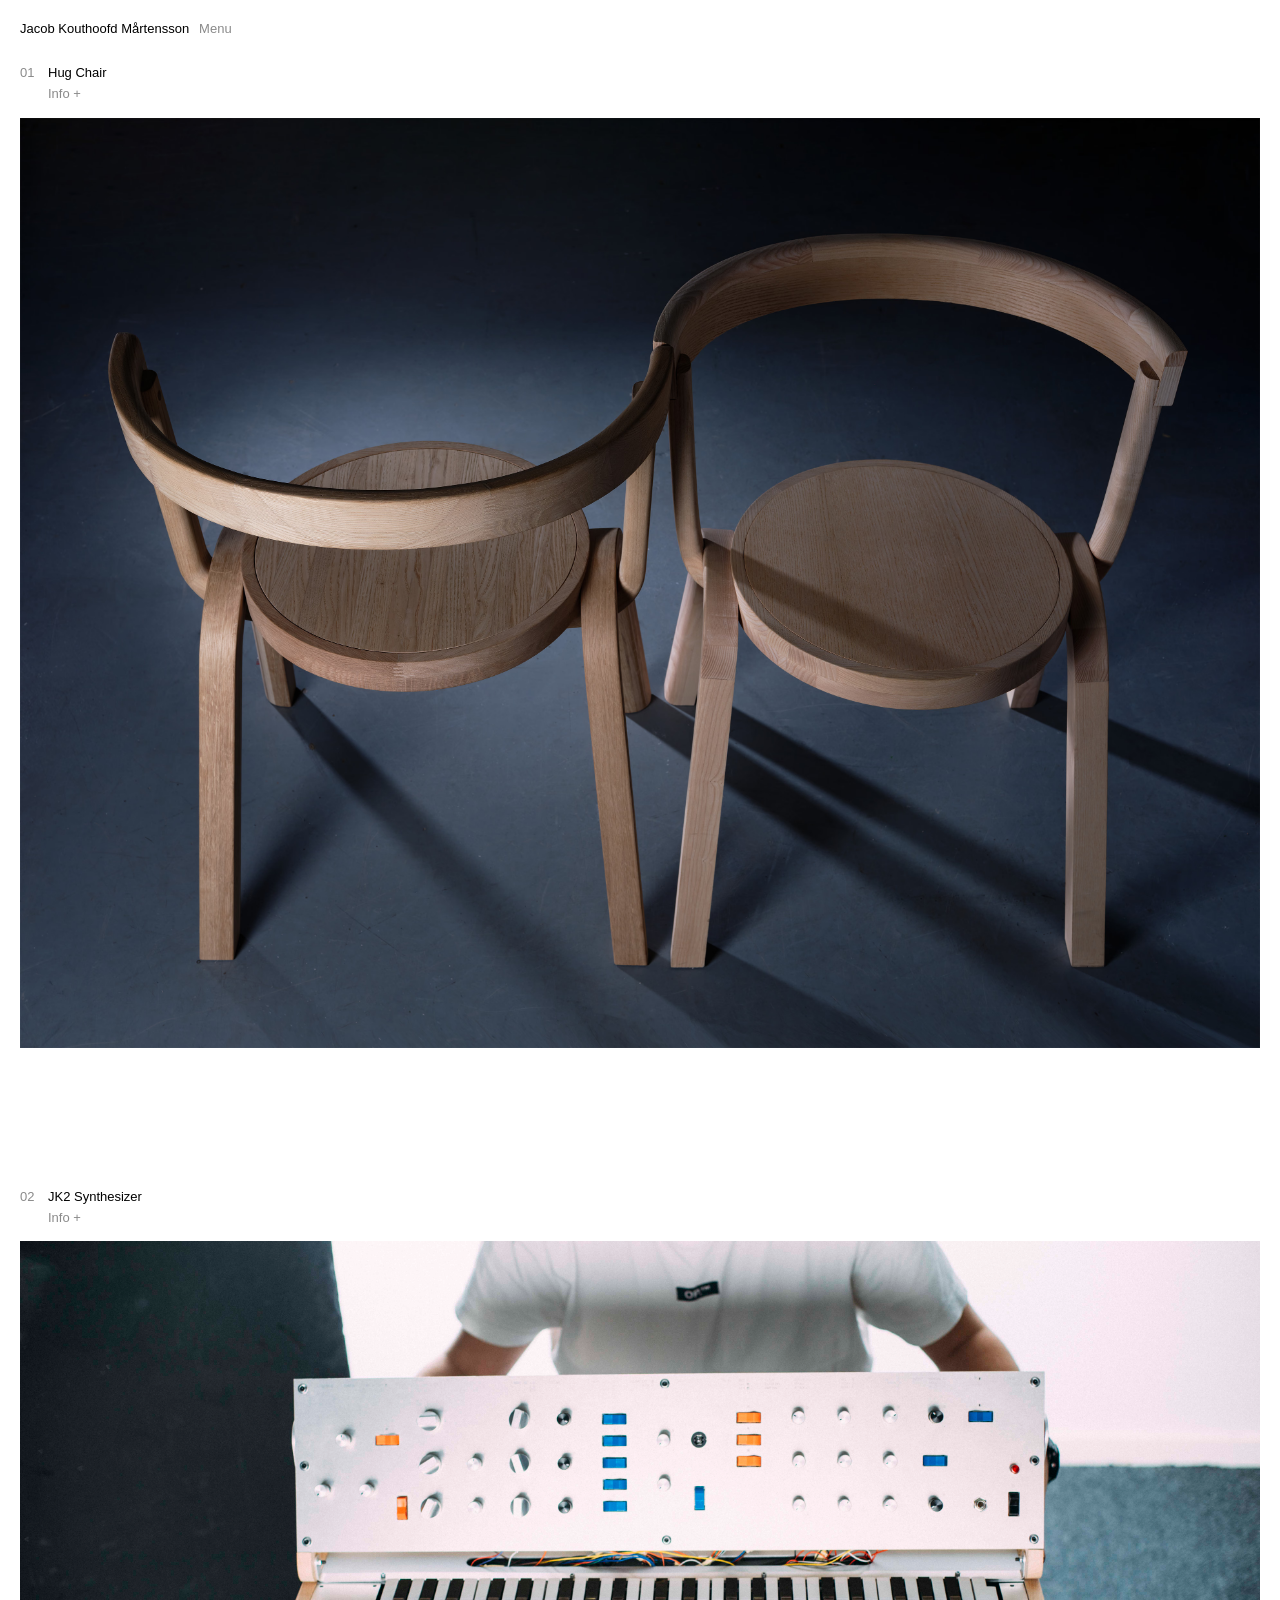
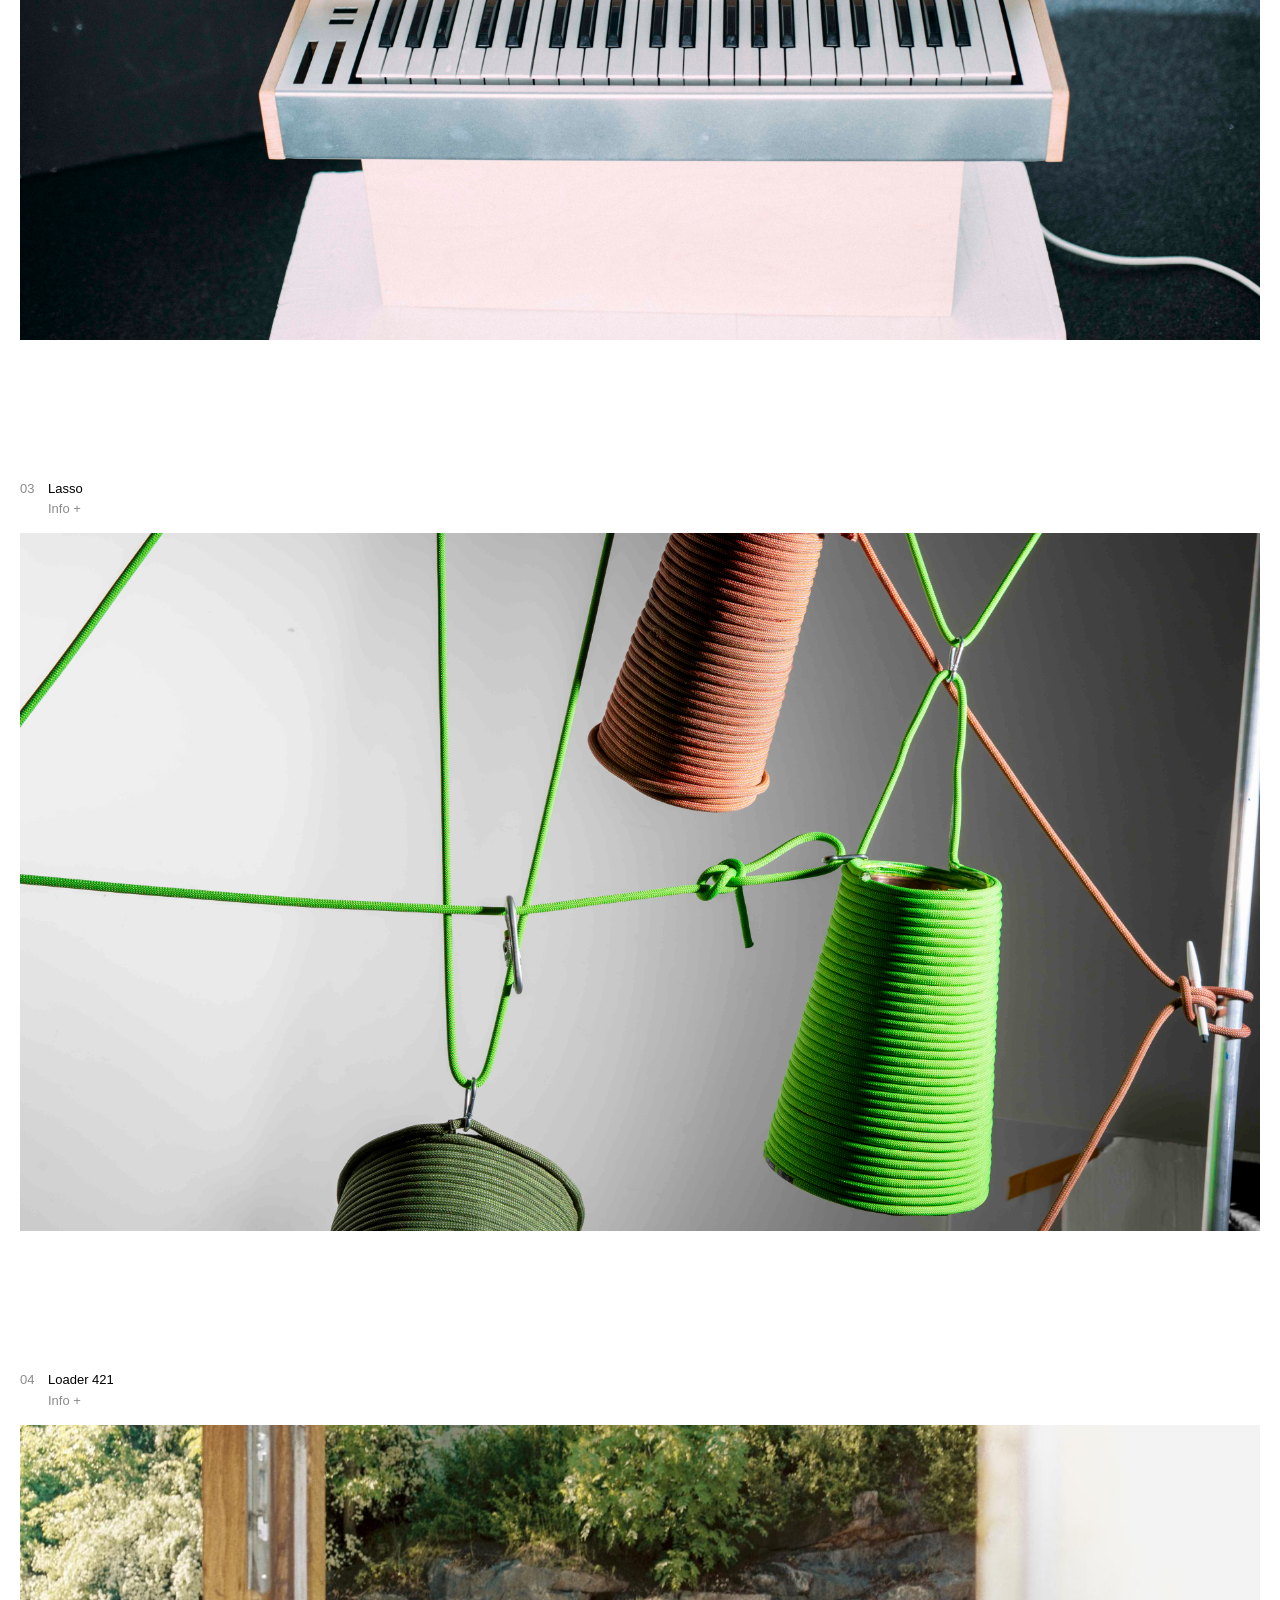
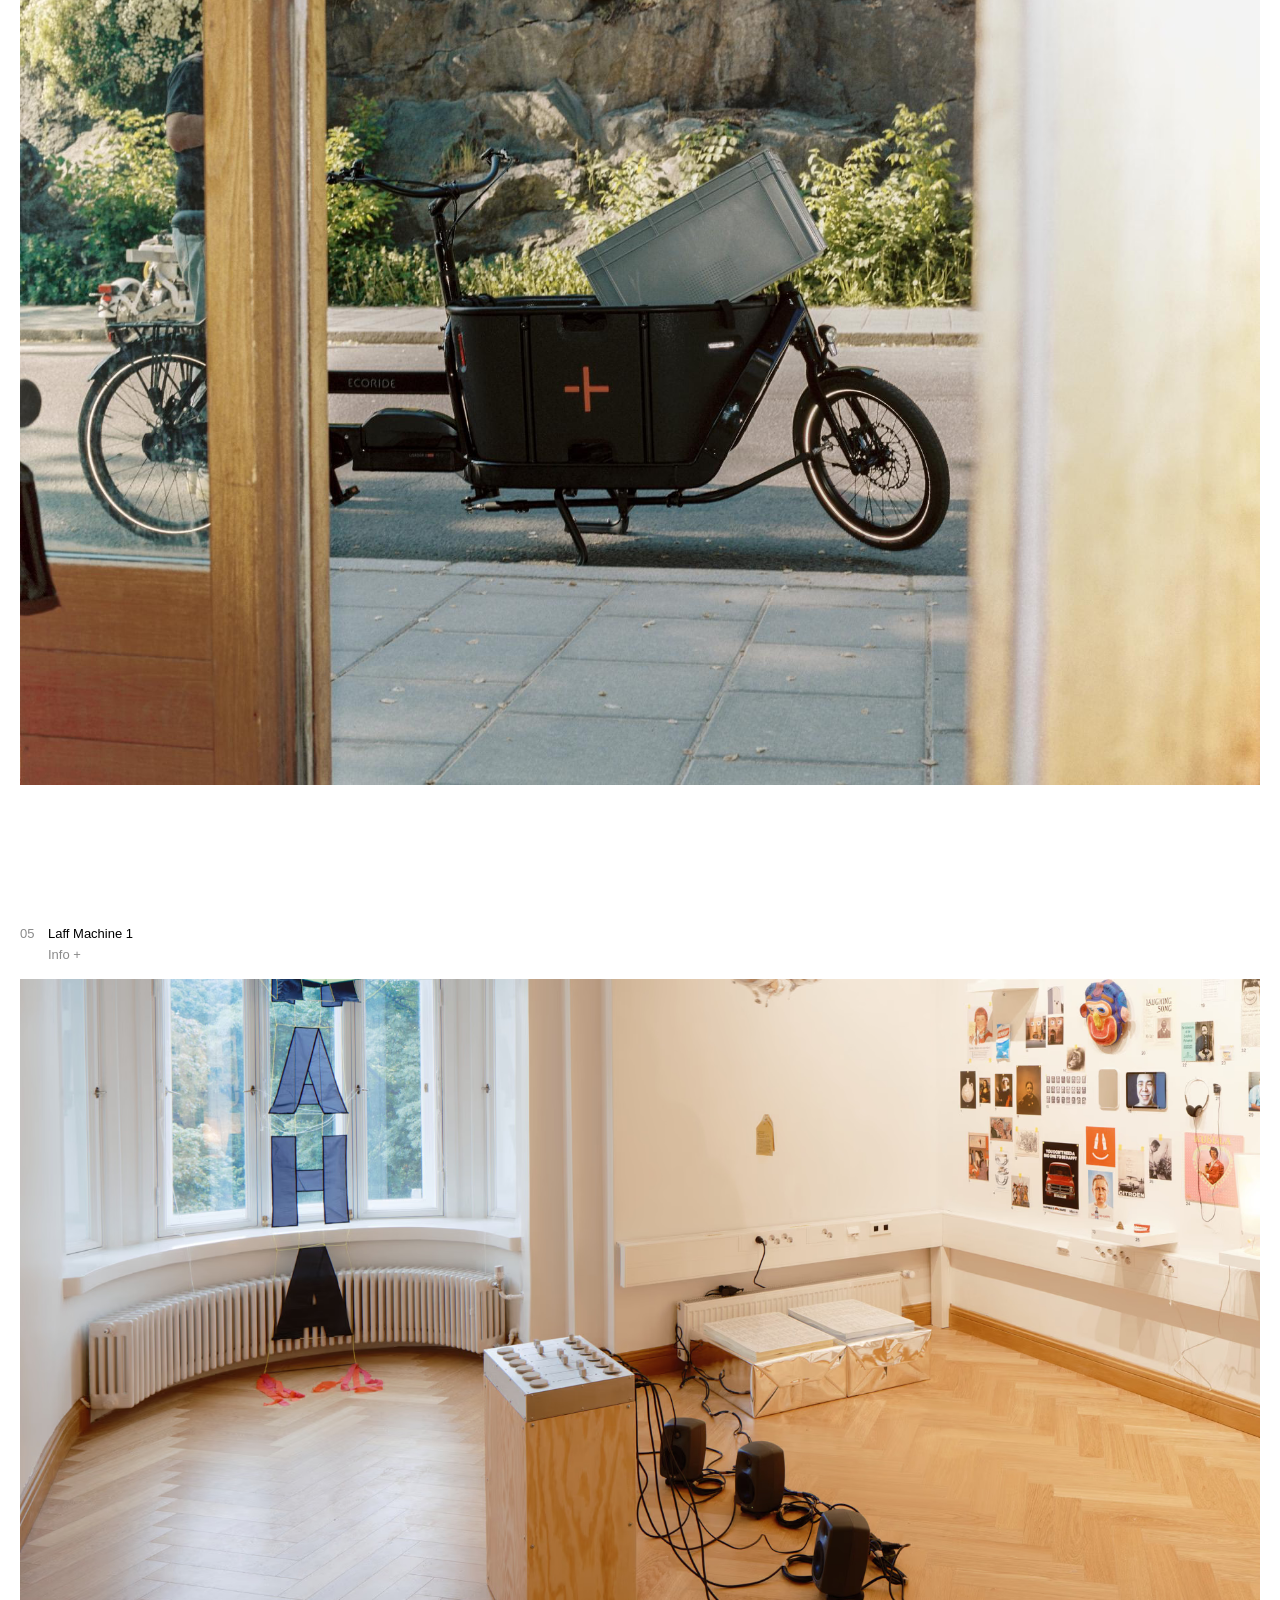
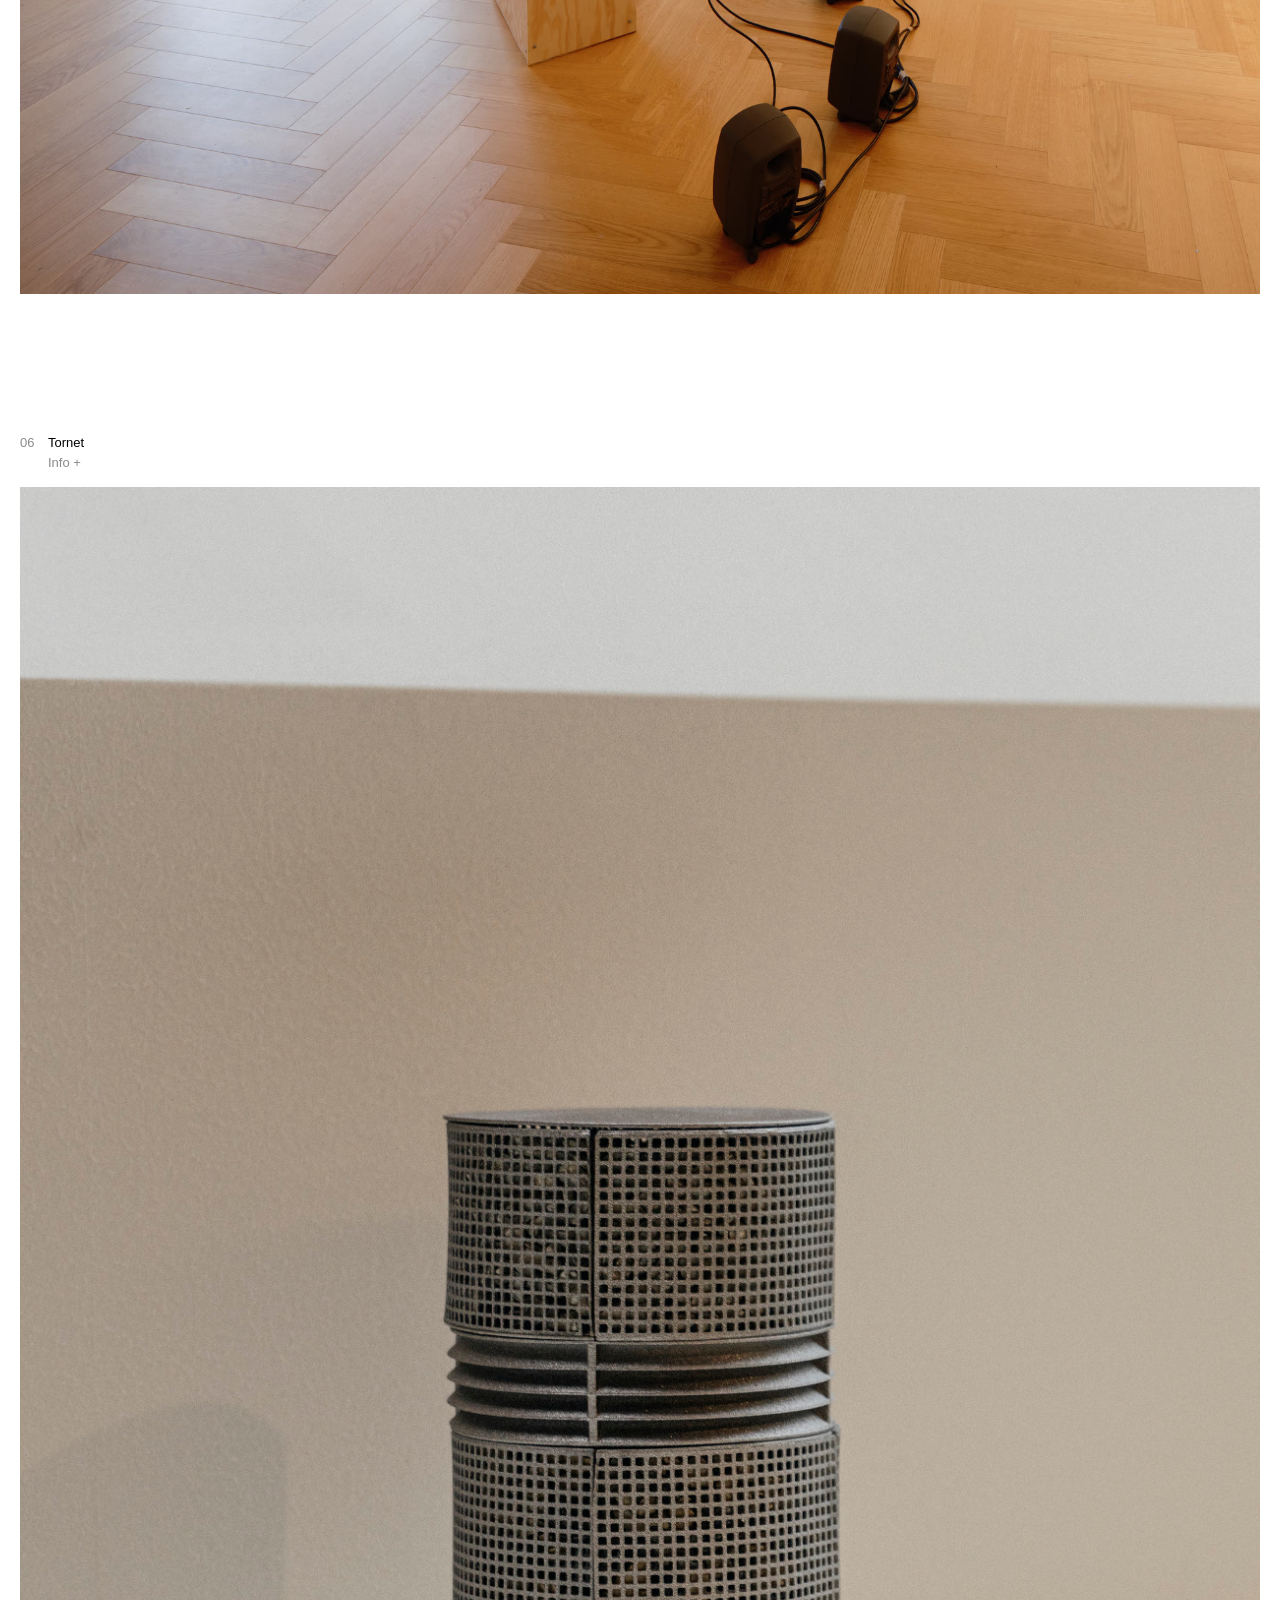
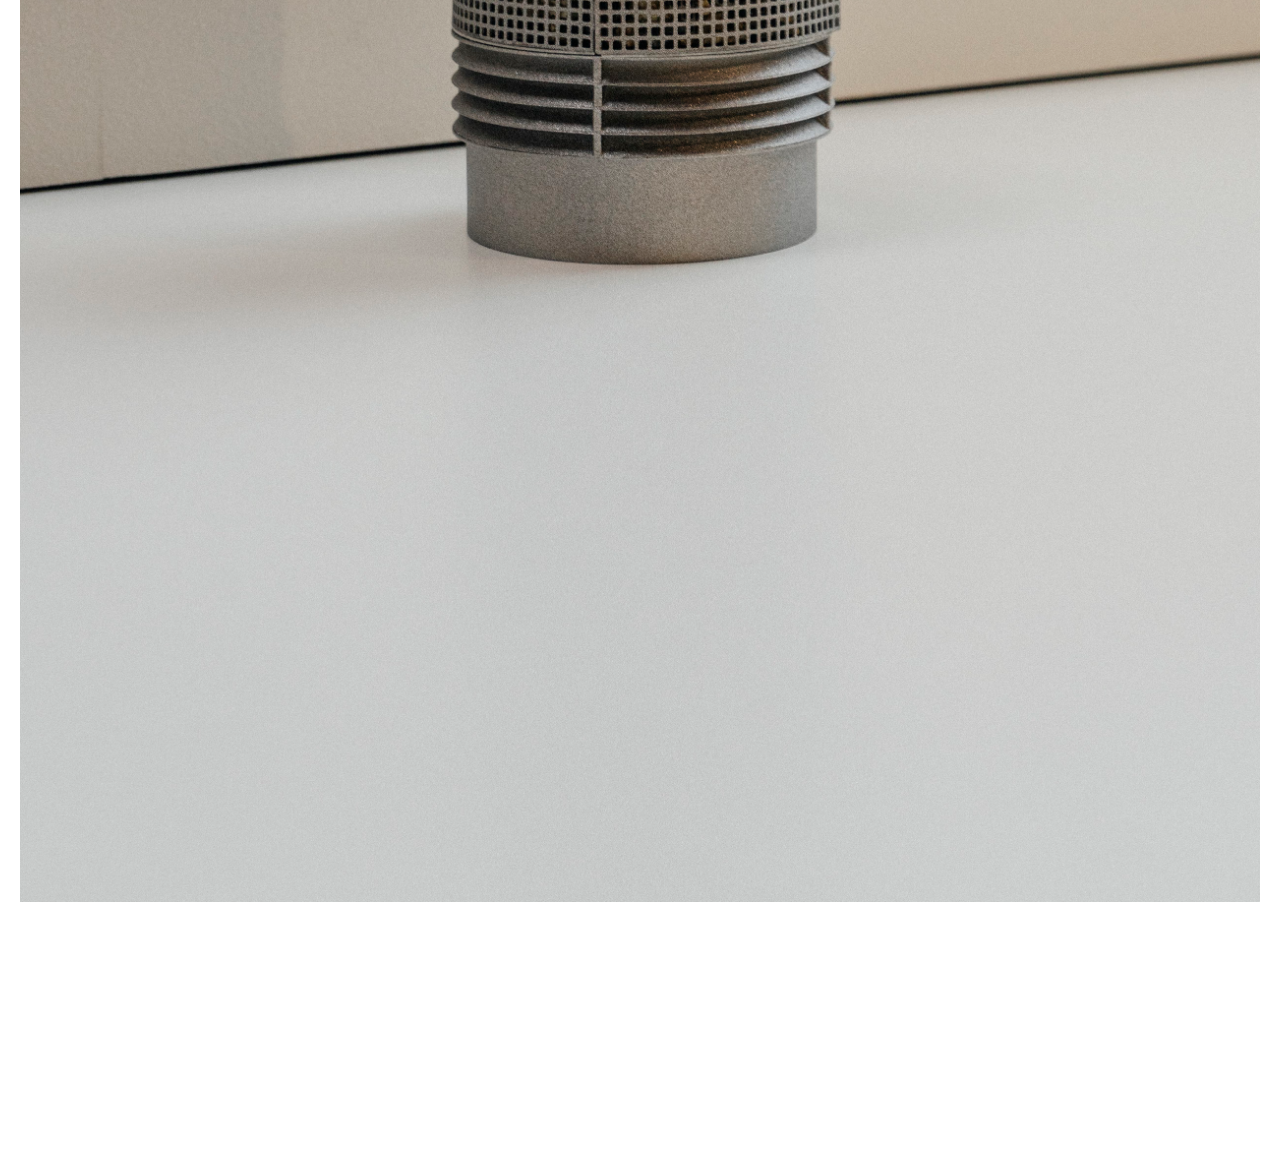
==== index.html @ 80093d9d "Project details under Info, level with the text" ====
<!doctype html>
<html lang="en">
<head>
<meta charset="utf-8">
<meta name="viewport" content="width=device-width, initial-scale=1">
<title>Jacob Kouthoofd Martensson</title>
<meta name="description" content="Jacob Kouthoofd Martensson is an industrial designer exploring how small, creative solutions can spark meaningful impact.">
<meta property="og:title" content="Jacob Kouthoofd Martensson">
<meta property="og:description" content="Jacob Kouthoofd Martensson is an industrial designer exploring how small, creative solutions can spark meaningful impact.">
<link rel="stylesheet" href="/style.css?v=7">
<script src="/site.js?v=7"></script>
</head>
<body>
<main id="top"></main>

<script>
loadSite('projects', d => {
  document.title = d.name;
  const projects = d.projects || [];
  document.getElementById('top').innerHTML = projects.map((p, i) => {
    const meta = [p.category + (p.collaborator ? ', with ' + p.collaborator : ''), p.status].filter(Boolean).map(esc).join(' · ');
    const specs = esc(p.specs || '').replace(/\n/g, '<br>');
    const url = `/project.html?p=${slug(p.title)}`;
    const first = (p.images || [])[0];
    const hero = first ? `<a class="hero" href="${url}" aria-label="Open ${esc(p.title)}"><img src="${esc(first)}" alt="${esc(p.title)}" loading="${i === 0 ? 'eager' : 'lazy'}"></a>` : '';
    return `<article class="project" id="${slug(p.title)}">
      <header class="head">
        <span class="n">${pad(i + 1)}</span>
        <div class="title">
          <h2><a href="${url}">${esc(p.title)}</a></h2>
          ${(meta || p.description || p.specs) ? `<button class="info-toggle" aria-expanded="false" aria-controls="info-${slug(p.title)}">Info</button>` : ''}
        </div>
        <div class="details" id="info-${slug(p.title)}">
          ${meta ? `<p>${meta}</p>` : ''}
          ${specs ? `<p>${specs}</p>` : ''}
        </div>
        <div class="text">${p.description ? `<p>${esc(p.description)}</p>` : ''}</div>
      </header>
      ${hero}
    </article>`;
  }).join('');

  // Info toggle: shows the details and text for that project
  document.querySelectorAll('.info-toggle').forEach(btn => btn.addEventListener('click', e => {
    if (e.detail > 0) btn.blur(); // mouse or tap: no focus box; keyboard users still get one
    const open = btn.getAttribute('aria-expanded') !== 'true';
    btn.setAttribute('aria-expanded', open);
    btn.closest('.project').classList.toggle('is-open', open);
  }));

  // Grey out the project on screen in the menu's index
  const links = [...document.querySelectorAll('.index a')];
  const obs = new IntersectionObserver(es => es.forEach(e => {
    if (e.isIntersecting) links.forEach(a => a.classList.toggle('is-active', a.dataset.slug === e.target.id));
  }), { rootMargin: '0px 0px -80% 0px' });
  document.querySelectorAll('.project').forEach(p => obs.observe(p));
  if (location.hash) document.querySelector(location.hash)?.scrollIntoView();
});
</script>
</body>
</html>
---- style.css ----
:root {
  --ink: #000;
  --muted: #8a8a8a;
  --paper: #fff;
  --gap: 20px;
  --panel: 300px;
}
* { box-sizing: border-box; margin: 0; padding: 0; }
html { scroll-behavior: smooth; scroll-padding-top: 64px; -webkit-text-size-adjust: 100%; text-size-adjust: 100%; }
@media (prefers-reduced-motion: reduce) { html { scroll-behavior: auto; } }
body {
  background: var(--paper);
  color: var(--ink);
  font: 400 13px/1.45 "Helvetica Neue", Helvetica, Arial, sans-serif;
  -webkit-font-smoothing: antialiased;
}
a { color: inherit; text-decoration: none; }
@media (hover: hover) { a:hover { color: var(--muted); } }
a:focus-visible, summary:focus-visible, button:focus-visible { outline: 1px solid var(--ink); outline-offset: 2px; }
img { display: block; width: 100%; height: auto; }
button { font: inherit; line-height: inherit; color: inherit; background: none; border: 0; border-radius: 0; cursor: pointer; -webkit-appearance: none; appearance: none; -webkit-tap-highlight-color: transparent; }
a { -webkit-tap-highlight-color: transparent; }

/* ---------- White bar across the top; photos scroll underneath it ---------- */
.topbar {
  position: fixed; top: 0; left: 0; right: 0; z-index: 9;
  height: calc(var(--gap) * 2 + 19px);
  background: var(--paper);
}

/* ---------- Menu: hidden until you hover the name ---------- */
.menu { position: fixed; top: 0; left: 0; z-index: 10; }
.menu-toggle {
  position: relative; z-index: 2;
  display: flex; gap: 10px; align-items: baseline;
  padding: var(--gap);
  text-align: left;
}
.menu-toggle .hint { color: var(--muted); }
.menu-panel {
  position: fixed; top: 0; left: 0; bottom: 0;
  width: var(--panel);
  padding: 64px var(--gap) var(--gap);
  background: var(--paper);
  display: flex; flex-direction: column; justify-content: space-between;
  overflow-y: auto;
  visibility: hidden; opacity: 0; transform: translateX(-12px);
  transition: opacity .18s ease, transform .18s ease, visibility 0s linear .18s;
}
.menu.is-open .menu-panel {
  visibility: visible; opacity: 1; transform: none;
  transition: opacity .18s ease, transform .18s ease;
  box-shadow: 1px 0 0 rgba(0,0,0,.06);
}
@media (hover: hover) and (pointer: fine) {
  .menu:hover .menu-panel {
    visibility: visible; opacity: 1; transform: none;
    transition: opacity .18s ease, transform .18s ease;
    box-shadow: 1px 0 0 rgba(0,0,0,.06);
  }
  .menu:hover .menu-toggle .hint { visibility: hidden; }
}
@media (prefers-reduced-motion: reduce) {
  .menu-panel, .menu.is-open .menu-panel { transition: none; transform: none; }
}
.pages, .index { list-style: none; margin-bottom: 28px; }
.pages a[aria-current="page"] { color: var(--muted); }
.index li { display: grid; grid-template-columns: 28px 1fr; }
.index .n { color: var(--muted); font-variant-numeric: tabular-nums; }
.index a.is-active { color: var(--muted); }
.contact .label { color: var(--muted); }
.fine { color: var(--muted); margin-top: 28px; }

/* ---------- Page area ---------- */
main { padding: 64px var(--gap) 120px; }

/* ---------- Projects ---------- */
.project { padding-bottom: 140px; }
.head {
  display: grid;
  /* number | title + Info, details below | description (always starts at the middle of the page) */
  grid-template-columns: 28px minmax(0, 1fr) 50%;
  grid-template-rows: auto 1fr;
  gap: 0;
  margin-bottom: 14px;
}
.head h1, .head h2 { font-size: inherit; font-weight: 400; }
@media (hover: hover) { .head h2 a:hover { color: var(--muted); } }
.head .n { color: var(--muted); font-variant-numeric: tabular-nums; }
.info-toggle { color: var(--muted); padding: 0; margin-top: 2px; }
@media (hover: hover) { .info-toggle:hover { color: var(--ink); } }
.info-toggle::after { content: " +"; }
.info-toggle[aria-expanded="true"]::after { content: " –"; }
.title, .details { padding-right: var(--gap); }
.head .n { grid-row: 1; }
.title { grid-column: 2; grid-row: 1; }
/* details sit under Info, level with the last line of the description */
.details { grid-column: 2; grid-row: 2; align-self: end; padding-top: 16px; color: var(--muted); }
.text { grid-column: 3; grid-row: 1 / span 2; }
.details p + p { margin-top: 0.6em; }
.text p { max-width: 60ch; }
.project:not(.is-open) .details,
.project:not(.is-open) .text { display: none; }
.project.is-open .head { margin-bottom: 28px; }
.hero { display: block; }
.hero img { transition: opacity .2s ease; }
@media (hover: hover) { .hero:hover img { opacity: .92; } }
.project-page { padding-bottom: 80px; }
.project-nav { display: flex; justify-content: space-between; gap: 20px; padding-top: 24px; }
.project-nav .label { display: block; color: var(--muted); }
.project-nav a:nth-child(2) { align-self: flex-end; }
.project-nav a:last-child { text-align: right; }
.media { display: grid; grid-template-columns: 1fr 1fr; gap: var(--gap); }
.media figure.wide { grid-column: 1 / -1; }
figcaption { color: var(--muted); font-size: 11px; margin-top: 6px; }

/* ---------- About ---------- */
.about {
  display: grid;
  grid-template-columns: minmax(0, 52ch) minmax(200px, 340px);
  justify-content: space-between;
  gap: 40px;
}
.about-text p + p { margin-top: 1em; }
.about-text a { color: var(--muted); }
@media (hover: hover) { .about-text a:hover { color: var(--ink); } }
.lists { margin-top: 48px; }
.lists dl { display: grid; grid-template-columns: 180px minmax(0, 1fr); gap: 0 24px; }
.lists dl + dl { margin-top: 24px; }
.lists dt { color: var(--muted); }
.lists dd a { color: var(--muted); }
@media (hover: hover) { .lists dd a:hover { color: var(--ink); } }

/* ---------- Playground ---------- */
.playground {
  display: grid;
  grid-template-columns: repeat(3, minmax(0, 1fr));
  gap: 64px var(--gap);
  align-items: start;
}
.entry .shots { display: grid; gap: 8px; }
.entry .caption { display: flex; justify-content: space-between; gap: 12px; margin-top: 8px; }
.entry .year { color: var(--muted); font-variant-numeric: tabular-nums; }
.entry .note { color: var(--muted); margin-top: 2px; max-width: 48ch; }
.empty { color: var(--muted); }

/* ---------- Smaller screens ---------- */
@media (max-width: 1100px) {
  .playground { grid-template-columns: repeat(2, minmax(0, 1fr)); }
}
@media (max-width: 820px) {
  :root { --gap: 16px; }
  main { padding: 56px 16px 80px; }
  .project { padding-bottom: 80px; }
  .head { grid-template-columns: 28px minmax(0, 1fr); }
  .head { grid-template-rows: none; }
  .details, .text { grid-column: 2; grid-row: auto; align-self: auto; padding-top: 0; margin-top: 12px; }
  .media { grid-template-columns: 1fr; gap: 12px; }
  .about { grid-template-columns: 1fr; gap: 24px; }
  .portrait { order: -1; max-width: 340px; }
  .lists dl { grid-template-columns: 1fr; gap: 2px; }
  .playground { grid-template-columns: 1fr; gap: 48px; }
  .menu-panel { width: 100%; }
  .project-nav { flex-wrap: wrap; }
}
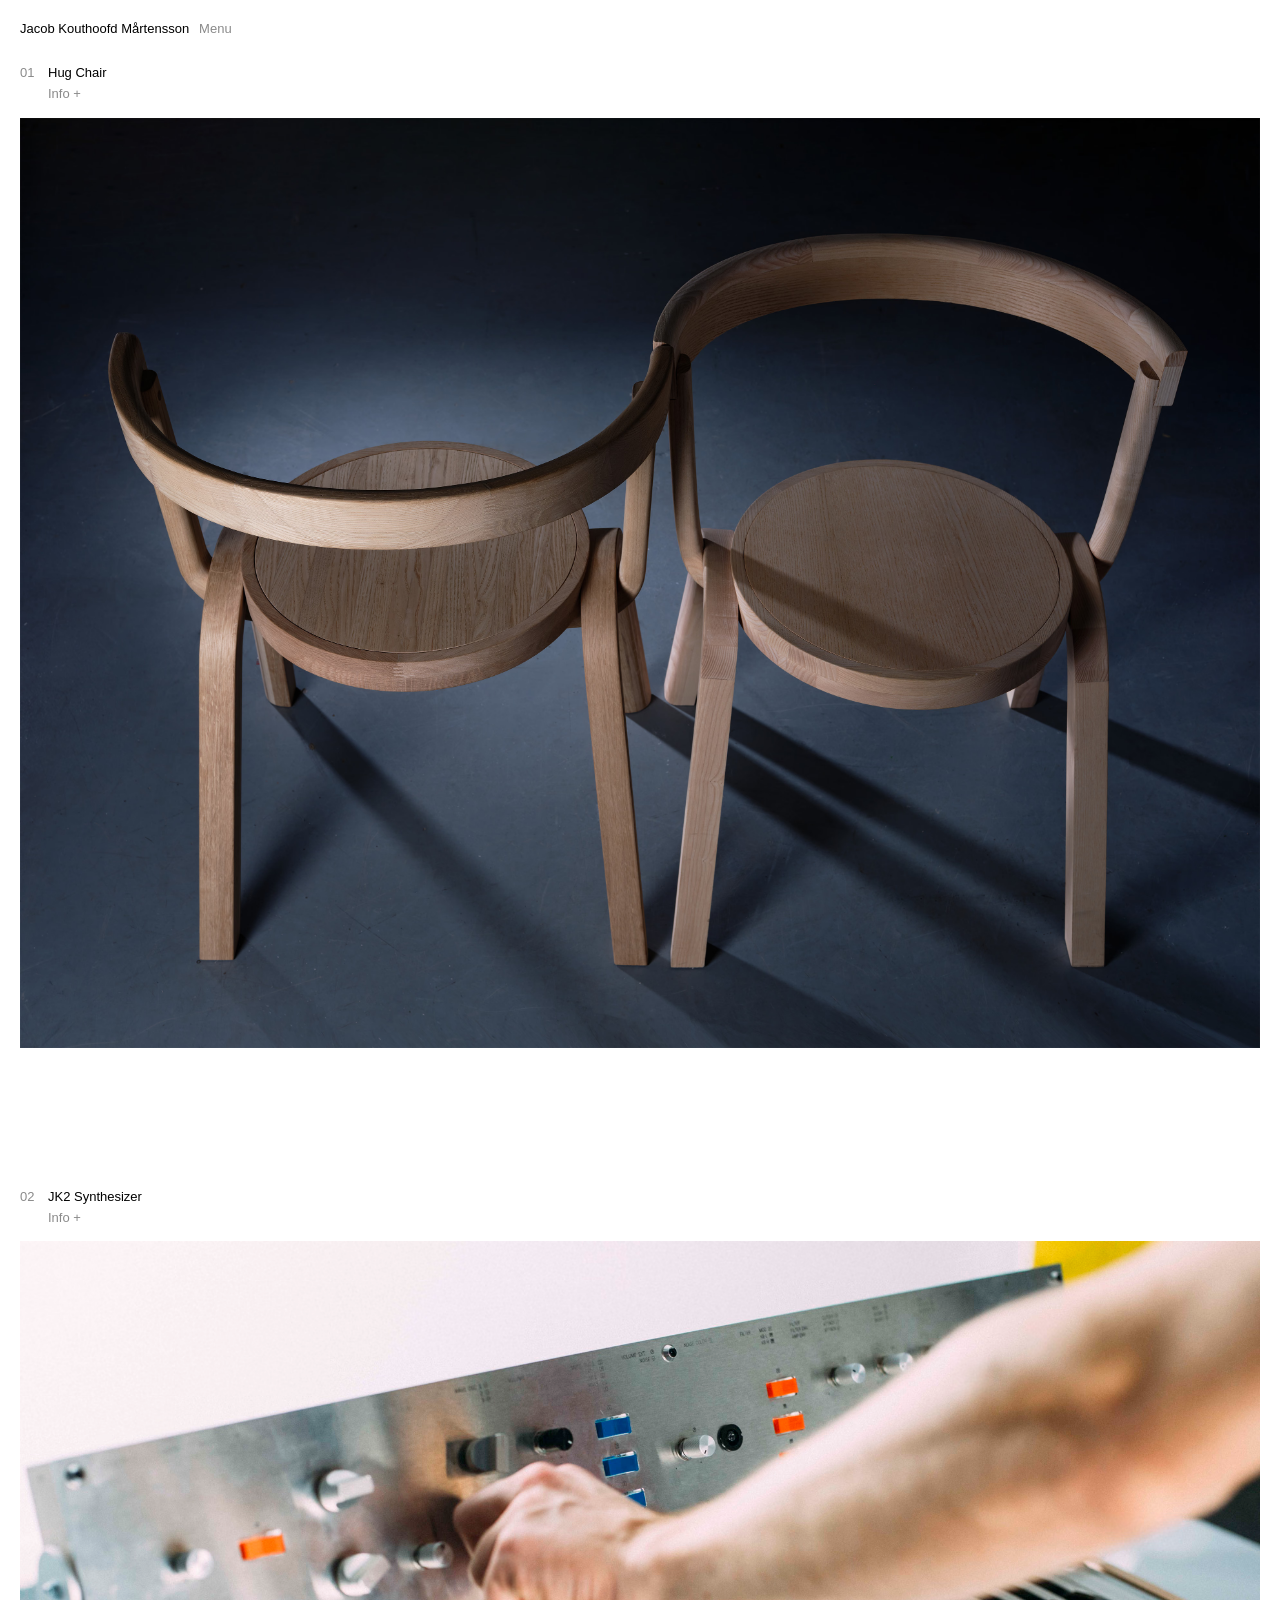
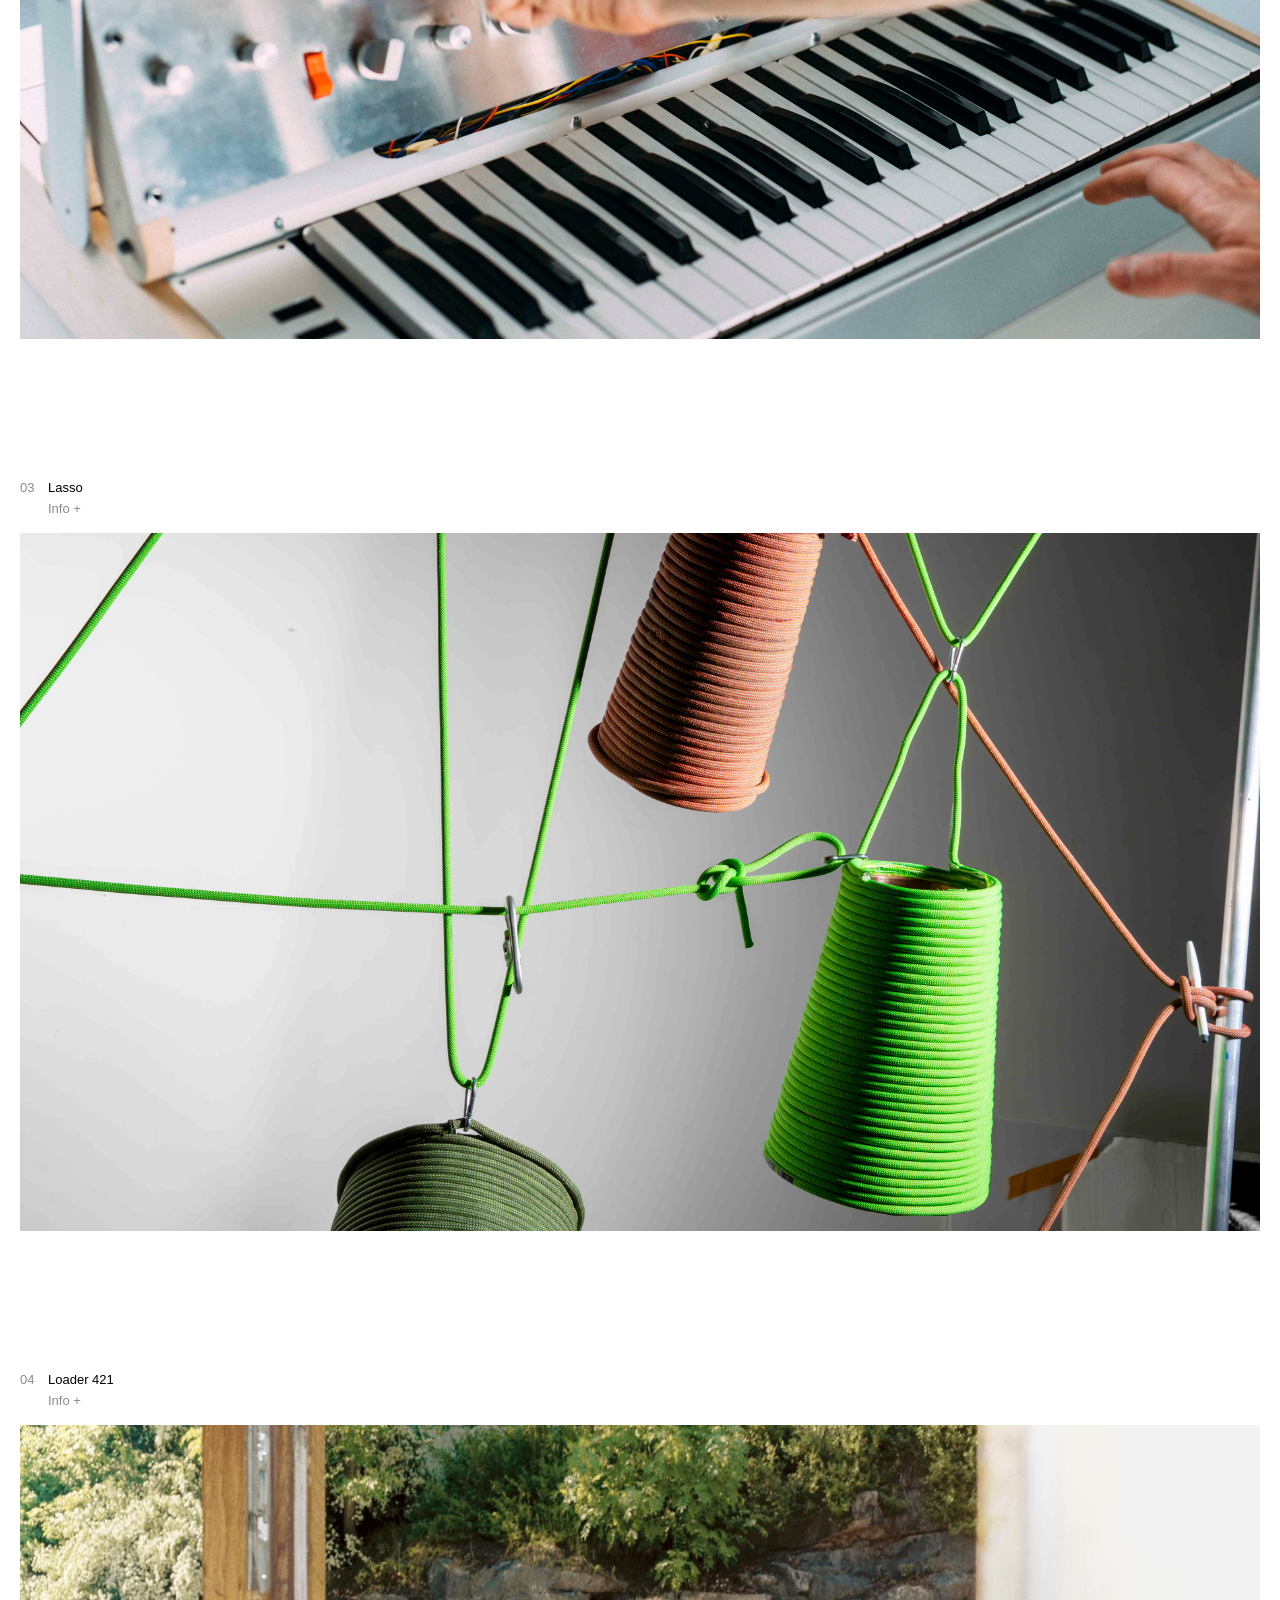
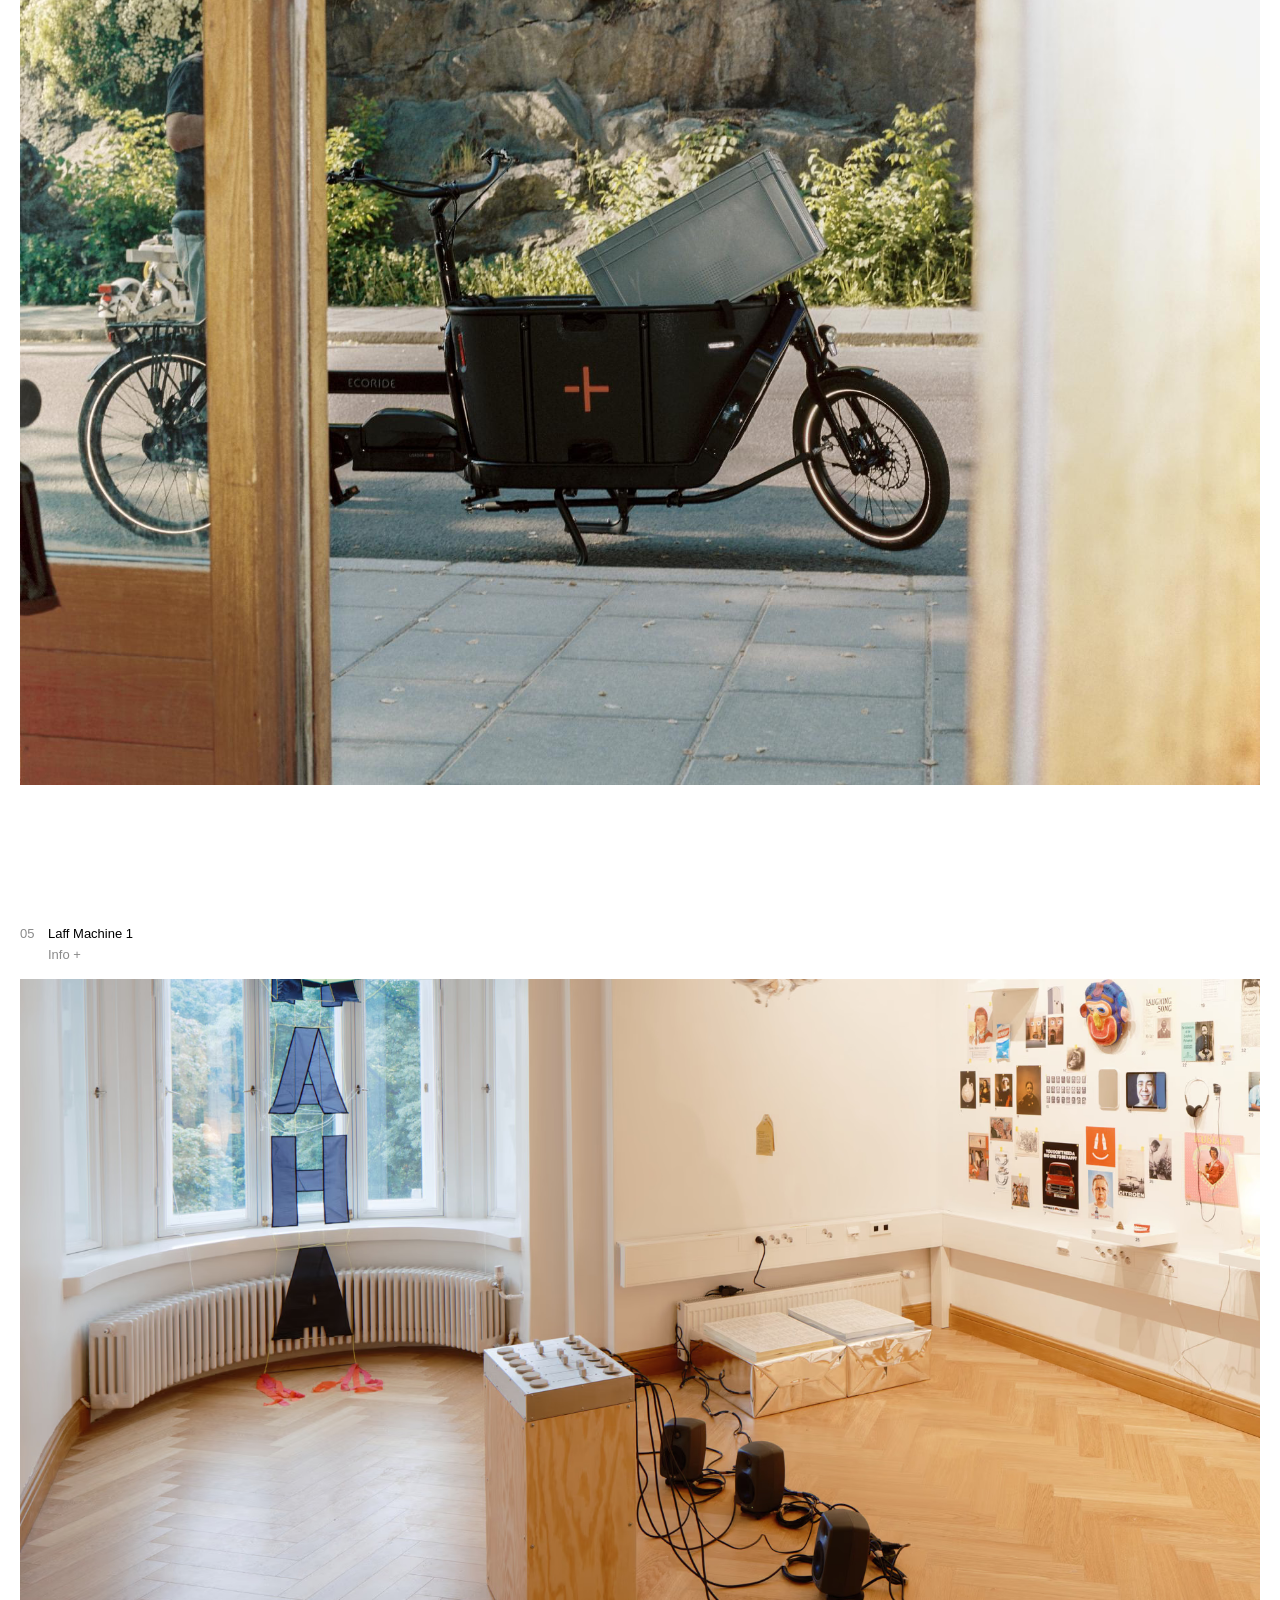
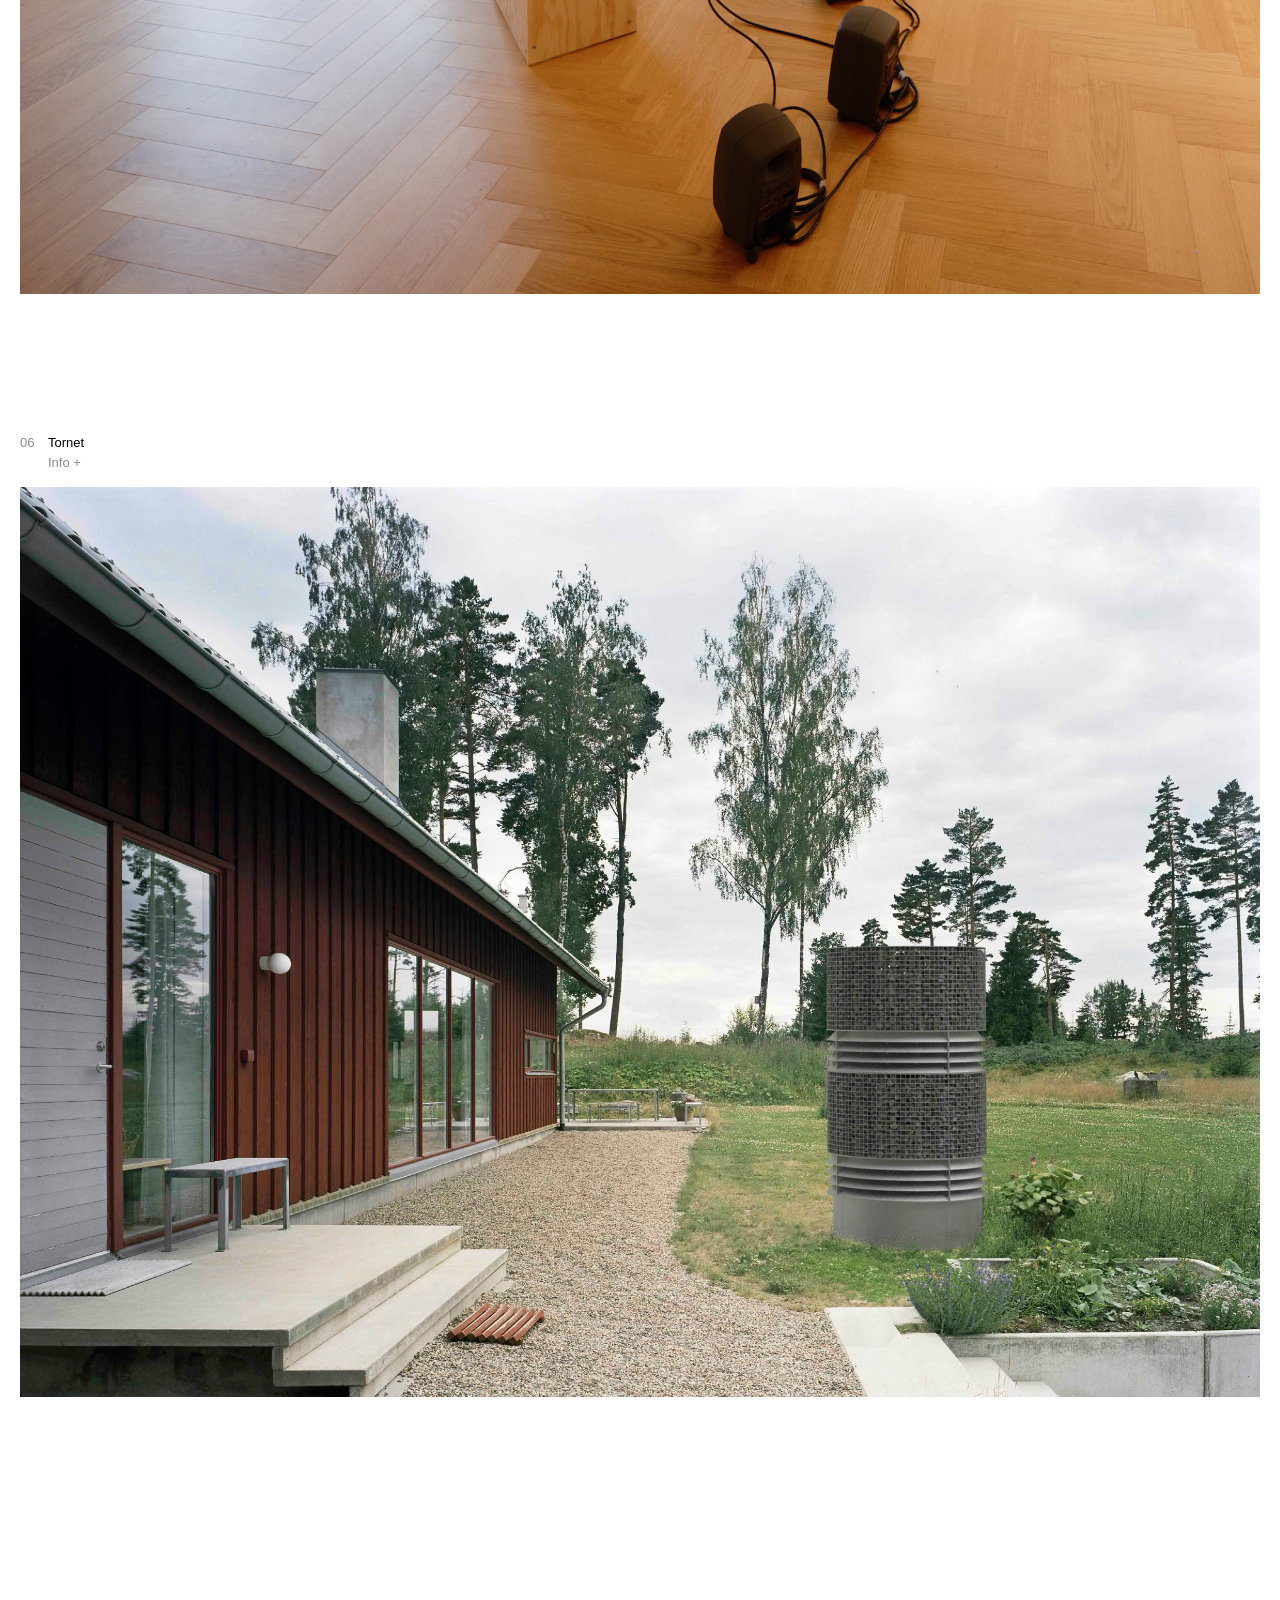
==== commit 0cc1f041: "Add video support to projects (editable in Pages CMS)" ====
--- a/index.html
+++ b/index.html
@@ -7,8 +7,15 @@
 <meta name="description" content="Jacob Kouthoofd Martensson is an industrial designer exploring how small, creative solutions can spark meaningful impact.">
 <meta property="og:title" content="Jacob Kouthoofd Martensson">
 <meta property="og:description" content="Jacob Kouthoofd Martensson is an industrial designer exploring how small, creative solutions can spark meaningful impact.">
-<link rel="stylesheet" href="/style.css?v=7">
-<script src="/site.js?v=7"></script>
+<link rel="icon" href="/favicon.svg" type="image/svg+xml">
+<link rel="icon" href="/favicon-32.png" sizes="32x32" type="image/png">
+<link rel="apple-touch-icon" href="/apple-touch-icon.png">
+<meta name="theme-color" content="#ffffff">
+<meta property="og:image" content="https://kouthoofdmartensson.com/icon-512.png">
+<meta property="og:url" content="https://kouthoofdmartensson.com/">
+<meta name="twitter:card" content="summary">
+<link rel="stylesheet" href="/style.css?v=13">
+<script src="/site.js?v=13"></script>
 </head>
 <body>
 <main id="top"></main>
--- a/style.css
+++ b/style.css
@@ -18,14 +18,24 @@
 @media (hover: hover) { a:hover { color: var(--muted); } }
 a:focus-visible, summary:focus-visible, button:focus-visible { outline: 1px solid var(--ink); outline-offset: 2px; }
 img { display: block; width: 100%; height: auto; }
+/* Make casual saving harder: no dragging, selecting or long-press "Save image" */
+img { -webkit-user-drag: none; user-select: none; -webkit-user-select: none; -webkit-touch-callout: none; }
 button { font: inherit; line-height: inherit; color: inherit; background: none; border: 0; border-radius: 0; cursor: pointer; -webkit-appearance: none; appearance: none; -webkit-tap-highlight-color: transparent; }
 a { -webkit-tap-highlight-color: transparent; }
 
 /* ---------- White bar across the top; photos scroll underneath it ---------- */
 .topbar {
   position: fixed; top: 0; left: 0; right: 0; z-index: 9;
-  height: calc(var(--gap) * 2 + 19px);
-  background: var(--paper);
+  height: calc(var(--gap) * 2 + 19px + env(safe-area-inset-top, 0px));
+  background: rgba(255, 255, 255, .94);
+}
+/* Frosted glass where the browser supports it: photos show through, softly blurred */
+@supports ((-webkit-backdrop-filter: blur(1px)) or (backdrop-filter: blur(1px))) {
+  .topbar {
+    background: rgba(255, 255, 255, .62);
+    -webkit-backdrop-filter: saturate(160%) blur(18px);
+    backdrop-filter: saturate(160%) blur(18px);
+  }
 }
 
 /* ---------- Menu: hidden until you hover the name ---------- */
@@ -33,10 +43,11 @@
 .menu-toggle {
   position: relative; z-index: 2;
   display: flex; gap: 10px; align-items: baseline;
-  padding: var(--gap);
+  padding: calc(var(--gap) + env(safe-area-inset-top, 0px)) var(--gap) var(--gap);
   text-align: left;
 }
-.menu-toggle .hint { color: var(--muted); }
+.menu-toggle .hint { color: var(--muted); padding: 0; }
+@media (hover: hover) { .menu-toggle .home:hover { color: var(--ink); } }
 .menu-panel {
   position: fixed; top: 0; left: 0; bottom: 0;
   width: var(--panel);
@@ -112,6 +123,7 @@
 .project-nav a:last-child { text-align: right; }
 .media { display: grid; grid-template-columns: 1fr 1fr; gap: var(--gap); }
 .media figure.wide { grid-column: 1 / -1; }
+.media video { display: block; width: 100%; height: auto; }
 figcaption { color: var(--muted); font-size: 11px; margin-top: 6px; }
 
 /* ---------- About ---------- */
@@ -143,6 +155,12 @@
 .entry .year { color: var(--muted); font-variant-numeric: tabular-nums; }
 .entry .note { color: var(--muted); margin-top: 2px; max-width: 48ch; }
 .empty { color: var(--muted); }
+.shuffle {
+  position: fixed; top: 0; right: 0; z-index: 10;
+  padding: calc(var(--gap) + env(safe-area-inset-top, 0px)) var(--gap) var(--gap);
+  color: var(--muted);
+}
+@media (hover: hover) { .shuffle:hover { color: var(--ink); } }
 
 /* ---------- Smaller screens ---------- */
 @media (max-width: 1100px) {
